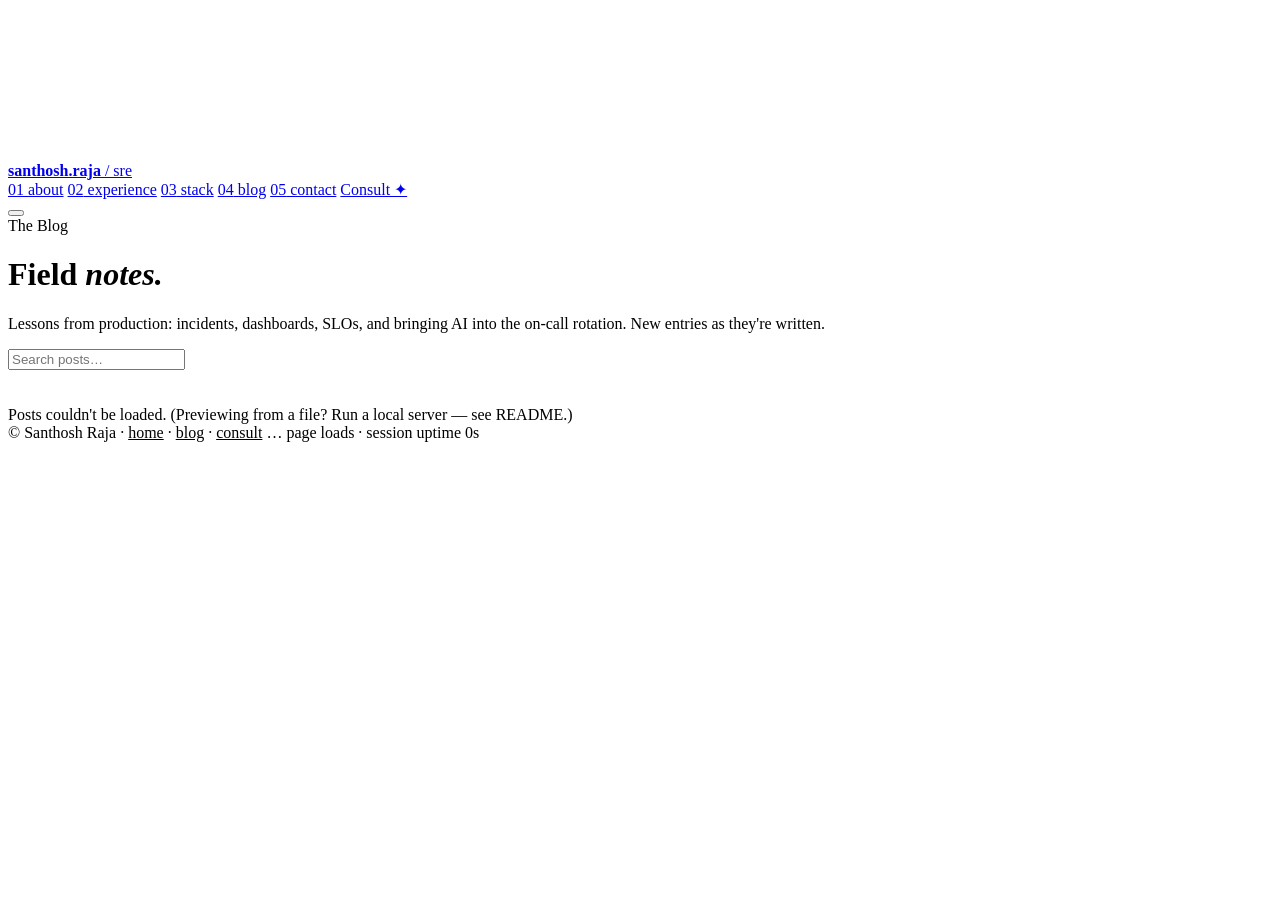
==== blog.html @ d0b8d22f "New deisgns" ====
<!DOCTYPE html>
<html lang="en">
<head>
<meta charset="UTF-8" />
<meta name="viewport" content="width=device-width, initial-scale=1.0" />
<title>Field Notes — Santhosh Raja</title>
<meta name="description" content="Notes on Site Reliability Engineering, observability, incidents and AI in operations by Santhosh Raja." />

<meta name="theme-color" content="#050505" />
<link rel="icon" href="data:image/svg+xml,<svg xmlns='http://www.w3.org/2000/svg' viewBox='0 0 32 32'><rect width='32' height='32' rx='7' fill='%23050505'/><circle cx='16' cy='16' r='6' fill='%23d4af37'/></svg>" />
<link rel="preconnect" href="https://fonts.googleapis.com" />
<link rel="preconnect" href="https://fonts.gstatic.com" crossorigin />
<link href="https://fonts.googleapis.com/css2?family=Cormorant+Garamond:ital,wght@0,400;0,500;0,600;1,400;1,500&family=Cinzel:wght@400;500;600&family=JetBrains+Mono:wght@400;500;700&family=Inter+Tight:wght@400;500;600;700&display=swap" rel="stylesheet" />
<link rel="stylesheet" href="assets/css/site.css" />

</head>
<body>
<canvas id="bg" aria-hidden="true"></canvas>
<div class="glow"></div>
<nav id="nav">
  <div class="wrap">
    <a href="index.html#top" class="brand"><span class="pulse"></span><b>santhosh.raja</b> / sre</a>
    <div class="navlinks">
      <a href="index.html#about"><span>01</span> about</a>
      <a href="index.html#experience"><span>02</span> experience</a>
      <a href="index.html#stack"><span>03</span> stack</a>
      <a href="blog.html" class="active"><span>04</span> blog</a>
      <a href="index.html#contact"><span>05</span> contact</a>
      <a href="consult.html" class="nav-cta">Consult ✦</a>
    </div>
    <button class="menu-btn" aria-label="Menu" aria-expanded="false"><i></i><i></i></button>
  </div>
</nav>

<header class="page-hero wrap">
  <div class="eyebrow r">The Blog</div>
  <h1 class="r">Field <em>notes.</em></h1>
  <p class="lede r">Lessons from production: incidents, dashboards, SLOs, and bringing AI into the on-call rotation. New entries as they're written.</p>
  <div class="toolbar r">
    <div class="field search"><input id="q" type="search" placeholder="Search posts…" aria-label="Search posts"></div>
  </div>
  <div class="tagbar r" id="tags" style="margin-top:16px"></div>
</header>
<section style="padding-top:20px">
  <div class="wrap"><div class="post-grid" id="list" style="margin-top:0"></div></div>
</section>
<footer>
  <div class="wrap">
    <span>© <span id="yr"></span> Santhosh Raja · <a href="index.html" style="color:var(--ok)">home</a> · <a href="blog.html" style="color:var(--ok)">blog</a> · <a href="consult.html" style="color:var(--ok)">consult</a></span>
    <span><span data-visits style="color:var(--ok)">…</span> page loads · session uptime <span id="uptime" style="color:var(--ok)">0s</span></span>
  </div>
</footer>
<script src="config.js"></script>
<script src="assets/js/site.js"></script>
<script>
(() => {
  let all = [], tag = null;
  const list = document.getElementById('list'), q = document.getElementById('q'), tags = document.getElementById('tags');
  function render(){
    const term = q.value.trim().toLowerCase();
    const shown = all.filter(p => (!tag || (p.tags||[]).includes(tag)) && (!term || (p.title + ' ' + (p.summary||'') + ' ' + (p.tags||[]).join(' ')).toLowerCase().includes(term)));
    list.innerHTML = shown.length ? shown.map(postCard).join('') : '<div class="empty">No posts match that yet.</div>';
    observeReveal(list);
  }
  fetch('posts/index.json', {cache:'no-store'}).then(r => r.json()).then(d => {
    all = d;
    const ts = [...new Set(d.flatMap(p => p.tags || []))].sort();
    tags.innerHTML = '<button class="on" data-t="">All</button>' + ts.map(t => `<button data-t="${esc(t)}">${esc(t)}</button>`).join('');
    tags.addEventListener('click', e => { const b = e.target.closest('button'); if (!b) return; tag = b.dataset.t || null; tags.querySelectorAll('button').forEach(x => x.classList.toggle('on', x === b)); render(); });
    render();
  }).catch(() => { list.innerHTML = '<div class="empty">Posts couldn\'t be loaded. (Previewing from a file? Run a local server — see README.)</div>'; });
  q.addEventListener('input', render);
})();
</script>
</body>
</html>
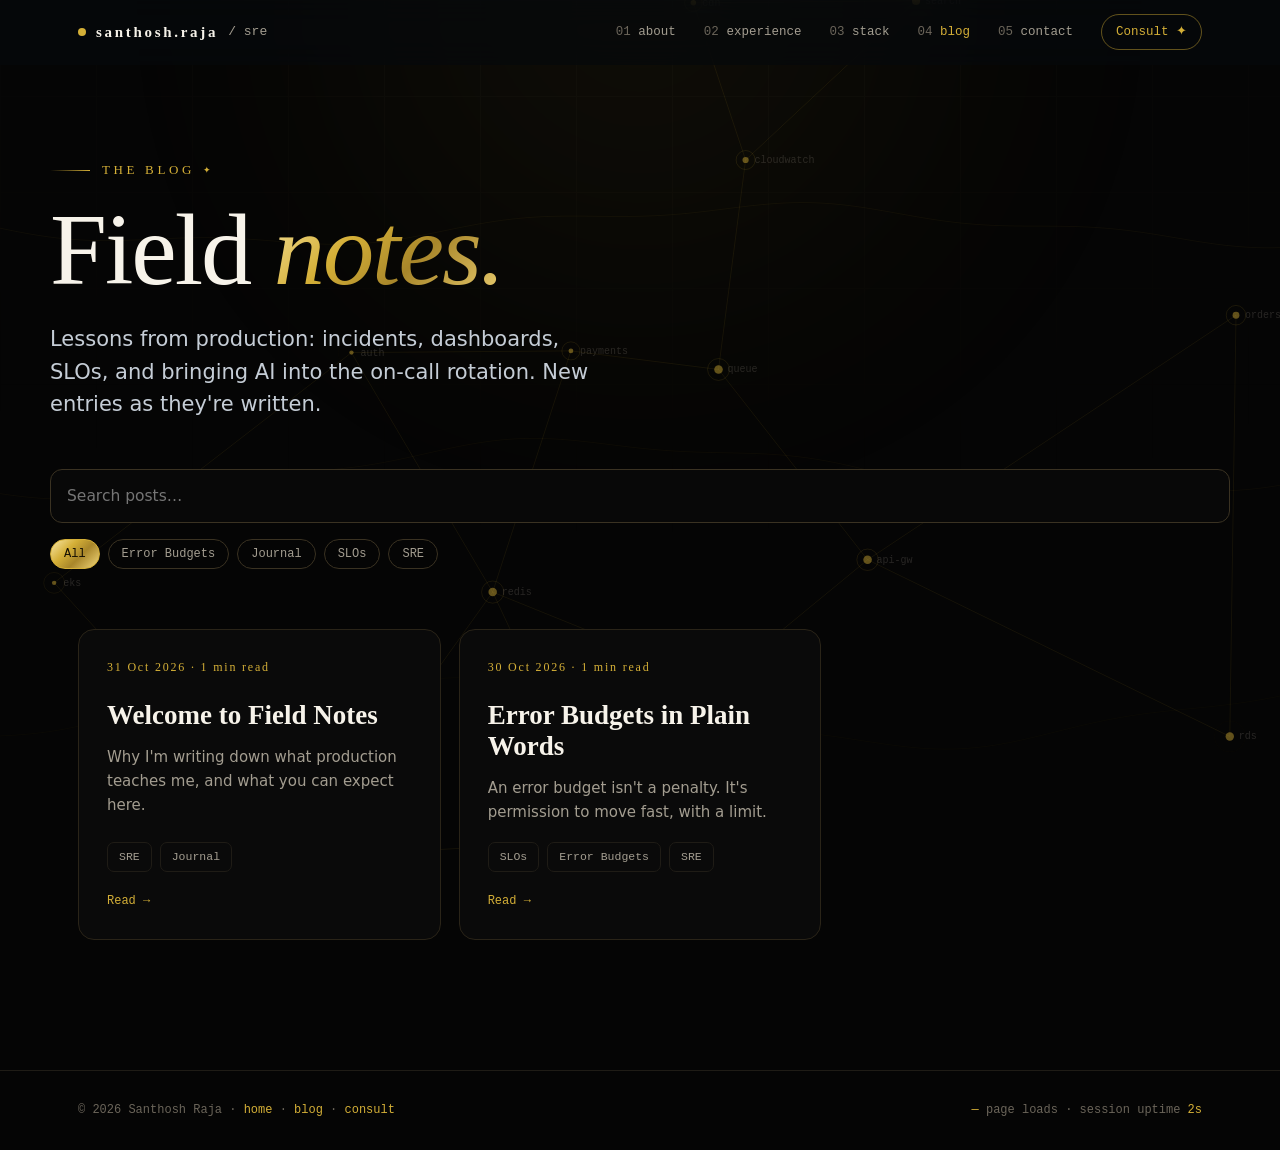
==== commit 56d69371: "Harden site security and remove unused template - Add a Content Security Policy to all pages and mov" ====
--- a/blog.html
+++ b/blog.html
@@ -2,6 +2,7 @@
 <html lang="en">
 <head>
 <meta charset="UTF-8" />
+<meta http-equiv="Content-Security-Policy" content="default-src 'none'; script-src 'self'; style-src 'self' 'unsafe-inline' https://fonts.googleapis.com; font-src https://fonts.gstatic.com; img-src 'self' data: https:; connect-src 'self' https://abacus.jasoncameron.dev https://formsubmit.co; base-uri 'none'; form-action 'self'" />
 <meta name="viewport" content="width=device-width, initial-scale=1.0" />
 <title>Field Notes — Santhosh Raja</title>
 <meta name="description" content="Notes on Site Reliability Engineering, observability, incidents and AI in operations by Santhosh Raja." />
@@ -52,25 +53,6 @@
 </footer>
 <script src="config.js"></script>
 <script src="assets/js/site.js"></script>
-<script>
-(() => {
-  let all = [], tag = null;
-  const list = document.getElementById('list'), q = document.getElementById('q'), tags = document.getElementById('tags');
-  function render(){
-    const term = q.value.trim().toLowerCase();
-    const shown = all.filter(p => (!tag || (p.tags||[]).includes(tag)) && (!term || (p.title + ' ' + (p.summary||'') + ' ' + (p.tags||[]).join(' ')).toLowerCase().includes(term)));
-    list.innerHTML = shown.length ? shown.map(postCard).join('') : '<div class="empty">No posts match that yet.</div>';
-    observeReveal(list);
-  }
-  fetch('posts/index.json', {cache:'no-store'}).then(r => r.json()).then(d => {
-    all = d;
-    const ts = [...new Set(d.flatMap(p => p.tags || []))].sort();
-    tags.innerHTML = '<button class="on" data-t="">All</button>' + ts.map(t => `<button data-t="${esc(t)}">${esc(t)}</button>`).join('');
-    tags.addEventListener('click', e => { const b = e.target.closest('button'); if (!b) return; tag = b.dataset.t || null; tags.querySelectorAll('button').forEach(x => x.classList.toggle('on', x === b)); render(); });
-    render();
-  }).catch(() => { list.innerHTML = '<div class="empty">Posts couldn\'t be loaded. (Previewing from a file? Run a local server — see README.)</div>'; });
-  q.addEventListener('input', render);
-})();
-</script>
+<script src="assets/js/blog.js"></script>
 </body>
 </html>
--- a/assets/css/site.css
+++ b/assets/css/site.css
@@ -0,0 +1,288 @@
+  :root{
+    --bg:#050505; --bg2:#0a0a0a; --panel:#0e0d0b; --line:#1f1c16; --line2:#3a3222;
+    --ink:#f7f3ea; --mute:#a39d90; --dim:#6b655a;
+    --ok:#d4af37; --ok-dim:rgba(212,175,55,.10);
+    --gold-grad:linear-gradient(135deg,#f9e7a7 0%,#d4af37 35%,#a8862a 60%,#f3d77a 100%);
+    --warn:#e9c46a; --crit:#b8862b; --info:#ffffff;
+    --serif:"Cormorant Garamond", Georgia, serif;
+    --royal:"Cinzel", Georgia, serif;
+    --sans:"Inter Tight", system-ui, sans-serif;
+    --mono:"JetBrains Mono", ui-monospace, monospace;
+  }
+  *{box-sizing:border-box;margin:0;padding:0}
+  html{scroll-behavior:smooth}
+  body{background:var(--bg);color:var(--ink);font-family:var(--sans);line-height:1.6;-webkit-font-smoothing:antialiased;overflow-x:hidden}
+  ::selection{background:var(--ok);color:#000}
+  a{color:inherit;text-decoration:none}
+
+  /* background grid + grain */
+  body::before{content:"";position:fixed;inset:0;pointer-events:none;z-index:0;
+    background-image:linear-gradient(var(--line) 1px,transparent 1px),linear-gradient(90deg,var(--line) 1px,transparent 1px);
+    background-size:96px 96px;opacity:.18;
+    mask-image:radial-gradient(ellipse 80% 60% at 50% 0%,#000 30%,transparent 100%)}
+  .glow{position:fixed;width:900px;height:900px;border-radius:50%;filter:blur(140px);opacity:.10;pointer-events:none;z-index:0;
+    background:radial-gradient(circle,var(--ok),transparent 60%);top:-450px;left:50%;transform:translateX(-50%)}
+
+  .wrap{max-width:1180px;margin:0 auto;padding:0 28px;position:relative;z-index:1}
+
+  /* nav */
+  nav{position:fixed;top:0;left:0;right:0;z-index:50;backdrop-filter:blur(14px);background:rgba(7,9,12,.7);border-bottom:1px solid transparent;transition:border-color .3s}
+  nav.scrolled{border-bottom-color:var(--line)}
+  nav .wrap{display:flex;align-items:center;justify-content:space-between;height:64px}
+  .brand{font-family:var(--mono);font-size:13px;display:flex;align-items:center;gap:10px;color:var(--mute)}
+  .brand b{color:var(--ink);font-family:var(--royal);font-size:15px;letter-spacing:.18em;font-weight:600}
+  .pulse{width:8px;height:8px;border-radius:50%;background:var(--ok);box-shadow:0 0 0 0 var(--ok);animation:pulse 2s infinite}
+  @keyframes pulse{0%{box-shadow:0 0 0 0 rgba(212,175,55,.6)}70%{box-shadow:0 0 0 10px rgba(212,175,55,0)}100%{box-shadow:0 0 0 0 rgba(212,175,55,0)}}
+  .navlinks{display:flex;gap:28px;font-family:var(--mono);font-size:12.5px;color:var(--mute)}
+  .navlinks a{transition:color .2s}.navlinks a:hover{color:var(--ok)}
+  .navlinks a span{color:var(--dim)}
+  @media(max-width:760px){.navlinks{display:none}}
+
+  /* hero */
+  .hero{min-height:100vh;display:flex;flex-direction:column;justify-content:center;padding:120px 28px 60px}
+  @media(max-width:540px){.wrap,.hero{padding-left:20px;padding-right:20px}.slo b{font-size:18px}}
+  .status-chip{display:inline-flex;align-items:center;gap:10px;font-family:var(--mono);font-size:12px;color:var(--ok);
+    border:1px solid rgba(212,175,55,.3);background:var(--ok-dim);padding:7px 14px;border-radius:999px;margin-bottom:34px;width:max-content}
+  h1{font-family:var(--serif);font-weight:500;font-size:clamp(56px,10vw,148px);line-height:.92;letter-spacing:-.02em}
+  h1 em{font-style:italic;background:var(--gold-grad);-webkit-background-clip:text;background-clip:text;color:transparent;padding-right:.08em}
+  .role{margin-top:28px;font-family:var(--mono);font-size:clamp(14px,1.6vw,17px);color:var(--mute);min-height:1.6em}
+  .role .caret{display:inline-block;width:9px;height:1.1em;background:var(--ok);vertical-align:-3px;margin-left:3px;animation:blink 1s steps(1) infinite}
+  @keyframes blink{50%{opacity:0}}
+  .hero-grid{display:grid;grid-template-columns:1.15fr .85fr;gap:56px;align-items:end;margin-top:56px}
+  @media(max-width:900px){.hero-grid{grid-template-columns:1fr}}
+  .lede{font-size:clamp(18px,1.8vw,21px);color:#c5cdd6;max-width:560px;line-height:1.55}
+  .lede strong{color:var(--ink);font-weight:600}
+  .cta{display:flex;gap:14px;margin-top:32px;flex-wrap:wrap}
+  .btn{font-family:var(--mono);font-size:13px;padding:13px 22px;border-radius:10px;border:1px solid var(--line2);transition:all .25s;display:inline-flex;gap:8px;align-items:center}
+  .btn.primary{background:var(--gold-grad);color:#120d02;border-color:#d4af37;font-weight:700}
+  .btn.primary:hover{box-shadow:0 0 30px rgba(212,175,55,.45);transform:translateY(-2px)}
+  .btn:not(.primary):hover{border-color:var(--ok);color:var(--ok)}
+
+  /* live panel */
+  .panel{background:linear-gradient(180deg,var(--panel),var(--bg2));border:1px solid var(--line);border-radius:16px;overflow:hidden;box-shadow:0 30px 80px -30px rgba(0,0,0,.8)}
+  .panel-head{display:flex;justify-content:space-between;align-items:center;padding:12px 16px;border-bottom:1px solid var(--line);font-family:var(--mono);font-size:11.5px;color:var(--mute)}
+  .dots{display:flex;gap:6px}.dots i{width:10px;height:10px;border-radius:50%;background:var(--line2)}
+  .dots i:nth-child(1){background:#5a4a24}.dots i:nth-child(2){background:#9c7d2e}.dots i:nth-child(3){background:#d4af37}
+  .slo{display:grid;grid-template-columns:repeat(3,1fr);border-bottom:1px solid var(--line)}
+  .slo div{padding:16px;border-right:1px solid var(--line)}.slo div:last-child{border-right:0}
+  .slo small{display:block;font-family:var(--mono);font-size:10.5px;color:var(--dim);text-transform:uppercase;letter-spacing:.08em}
+  .slo b{font-family:var(--mono);font-size:22px;font-weight:500;color:var(--ink)}
+  .slo b.g{color:var(--ok)}
+  canvas#graph{display:block;width:100%;height:150px}
+  .log{font-family:var(--mono);font-size:11.5px;padding:12px 16px;border-top:1px solid var(--line);height:96px;overflow:hidden;color:var(--mute)}
+  .log p{white-space:nowrap;overflow:hidden;text-overflow:ellipsis;animation:fadein .4s}
+  .log .t{color:var(--dim)}.log .ok{color:var(--ok)}.log .w{color:#f3d77a;font-weight:700}.log .i{color:var(--info)}
+  @keyframes fadein{from{opacity:0;transform:translateY(6px)}}
+
+  /* marquee */
+  .marquee{border-top:1px solid var(--line);border-bottom:1px solid var(--line);overflow:hidden;padding:22px 0;position:relative;z-index:1;background:var(--bg)}
+  .track{display:flex;gap:56px;width:max-content;animation:scroll 40s linear infinite;font-family:var(--royal);font-size:22px;letter-spacing:.2em;text-transform:uppercase;color:var(--mute)}
+  .track span{display:flex;align-items:center;gap:56px;white-space:nowrap}
+  .track span::after{content:"✦";color:var(--ok);font-size:18px}
+  @keyframes scroll{to{transform:translateX(-50%)}}
+
+  /* sections */
+  section{padding:130px 0;position:relative;z-index:1}
+  .eyebrow{font-family:var(--royal);font-size:13px;color:var(--ok);letter-spacing:.28em;text-transform:uppercase;display:flex;align-items:center;gap:12px;margin-bottom:22px}
+  .eyebrow::before{content:"";width:40px;height:1px;background:linear-gradient(90deg,transparent,var(--ok))}
+  .eyebrow::after{content:"✦";font-size:9px;margin-left:-4px}
+  h2{font-family:var(--serif);font-weight:500;font-size:clamp(40px,5.5vw,76px);line-height:1;letter-spacing:-.015em;max-width:900px}
+  h2 em{font-style:italic;background:var(--gold-grad);-webkit-background-clip:text;background-clip:text;color:transparent;padding-right:.06em}
+
+  /* about */
+  .about-grid{display:grid;grid-template-columns:1fr 1fr;gap:70px;margin-top:64px}
+  @media(max-width:860px){.about-grid{grid-template-columns:1fr;gap:40px}}
+  .about-grid p{font-size:18px;color:#c5cdd6;margin-bottom:20px}
+  .stats{display:grid;grid-template-columns:1fr 1fr;gap:1px;background:var(--line);border:1px solid var(--line);border-radius:16px;overflow:hidden}
+  .stat{background:var(--bg);padding:30px 26px;transition:background .3s}
+  .stat:hover{background:var(--panel)}
+  .stat b{font-family:var(--serif);font-size:62px;font-weight:400;line-height:1;display:block}
+  .stat b i{font-style:normal}
+  .stat b sup{font-size:28px;color:var(--ok)}
+  .stat b{background:var(--gold-grad);-webkit-background-clip:text;background-clip:text;color:transparent}
+  .stat span{font-family:var(--mono);font-size:12px;color:var(--mute);display:block;margin-top:10px}
+
+  /* experience */
+  .xp{margin-top:70px;display:flex;flex-direction:column;gap:22px}
+  .job{display:grid;grid-template-columns:240px 1fr;gap:40px;padding:38px;border:1px solid var(--line);border-radius:18px;background:linear-gradient(180deg,rgba(15,20,27,.7),rgba(7,9,12,.4));position:relative;overflow:hidden;transition:border-color .35s, transform .35s}
+  .job:hover{border-color:var(--line2);transform:translateY(-3px)}
+  .job::before{content:"";position:absolute;left:0;top:0;bottom:0;width:3px;background:var(--line2);transition:background .35s}
+  .job:hover::before{background:var(--ok)}
+  .job.current::before{background:var(--ok)}
+  @media(max-width:860px){.job{grid-template-columns:1fr;gap:18px;padding:28px}}
+  .when{font-family:var(--mono);font-size:12.5px;color:var(--mute)}
+  .when .tag{display:inline-block;margin-bottom:14px;font-size:10.5px;padding:4px 10px;border-radius:6px;border:1px solid var(--line2);color:var(--dim);text-transform:uppercase;letter-spacing:.08em}
+  .job.current .tag{color:var(--ok);border-color:rgba(212,175,55,.35);background:var(--ok-dim)}
+  .when .dur{display:block;color:var(--dim);margin-top:4px}
+  .job h3{font-family:var(--sans);font-size:24px;font-weight:600;letter-spacing:-.01em}
+  .job h4{font-family:var(--mono);font-size:13px;color:var(--ok);font-weight:400;margin:6px 0 18px}
+  .job .ctx{color:var(--mute);font-size:15px;margin-bottom:16px}
+  .job ul{list-style:none;display:grid;gap:10px}
+  .job li{padding-left:24px;position:relative;color:#c5cdd6;font-size:15.5px}
+  .job li::before{content:"→";position:absolute;left:0;color:var(--dim);font-family:var(--mono)}
+  .chips{display:flex;flex-wrap:wrap;gap:8px;margin-top:22px}
+  .chip{font-family:var(--mono);font-size:11.5px;padding:5px 11px;border-radius:7px;background:var(--bg2);border:1px solid var(--line);color:var(--mute)}
+
+  /* stack */
+  .stack-grid{display:grid;grid-template-columns:repeat(4,1fr);gap:18px;margin-top:64px}
+  @media(max-width:960px){.stack-grid{grid-template-columns:repeat(2,1fr)}}
+  @media(max-width:540px){.stack-grid{grid-template-columns:1fr}}
+  .card{border:1px solid var(--line);border-radius:16px;padding:28px;background:var(--bg2);position:relative;overflow:hidden;transition:border-color .3s}
+  .card::after{content:"";position:absolute;inset:0;background:radial-gradient(400px circle at var(--mx,50%) var(--my,50%),rgba(212,175,55,.09),transparent 40%);opacity:0;transition:opacity .3s;pointer-events:none}
+  .card:hover{border-color:var(--line2)}.card:hover::after{opacity:1}
+  .card .ic{font-family:var(--royal);letter-spacing:.15em;font-size:12px;color:var(--ok);margin-bottom:28px;display:block}
+  .card h3{font-size:19px;font-weight:600;margin-bottom:16px}
+  .card ul{list-style:none;font-family:var(--mono);font-size:13px;color:var(--mute);display:grid;gap:7px}
+
+  /* pillars */
+  .pillars{display:grid;grid-template-columns:repeat(3,1fr);gap:0;margin-top:64px;border-top:1px solid var(--line)}
+  @media(max-width:860px){.pillars{grid-template-columns:1fr}}
+  .pillar{padding:36px 32px 36px 0;border-bottom:1px solid var(--line)}
+  .pillar + .pillar{padding-left:32px;border-left:1px solid var(--line)}
+  @media(max-width:860px){.pillar + .pillar{padding-left:0;border-left:0}}
+  .pillar .n{font-family:var(--mono);font-size:12px;color:var(--dim)}
+  .pillar h3{font-family:var(--serif);font-weight:500;font-size:32px;margin:14px 0 12px}
+  .pillar p{color:var(--mute);font-size:15.5px}
+
+  /* certs & edu */
+  .two{display:grid;grid-template-columns:1fr 1fr;gap:22px;margin-top:64px}
+  @media(max-width:860px){.two{grid-template-columns:1fr}}
+  .list-panel{border:1px solid var(--line);border-radius:18px;padding:34px;background:var(--bg2)}
+  .list-panel h3{font-family:var(--royal);font-size:13px;letter-spacing:.22em;color:var(--mute);text-transform:uppercase;letter-spacing:.1em;margin-bottom:24px;font-weight:400}
+  .cert{display:flex;justify-content:space-between;gap:16px;padding:16px 0;border-bottom:1px dashed var(--line2);font-size:16px}
+  .cert:last-child{border-bottom:0}
+  .cert span{font-family:var(--mono);font-size:11px;color:var(--ok);white-space:nowrap;align-self:center}
+  .edu b{font-family:var(--serif);font-size:36px;font-weight:500;display:block;line-height:1.1}
+  .edu p{color:var(--mute);margin-top:12px}
+  .edu .yr{font-family:var(--mono);font-size:13px;color:var(--ok);margin-top:20px;display:block}
+  .edu .note{margin-top:26px;padding-top:22px;border-top:1px dashed var(--line2);color:#c5cdd6;font-size:15px}
+
+  /* contact */
+  .contact{text-align:center;padding:160px 0 120px}
+  .contact h2{margin:0 auto;font-size:clamp(48px,8vw,120px)}
+  .contact p{color:var(--mute);margin:26px auto 0;max-width:520px;font-size:18px}
+  .mail{display:inline-block;margin-top:44px;font-family:var(--mono);font-size:clamp(15px,2.2vw,24px);padding-bottom:6px;border-bottom:1px solid var(--line2);transition:all .3s;word-break:break-all}
+  .mail:hover{color:var(--ok);border-color:var(--ok)}
+  .socials{display:flex;justify-content:center;gap:14px;margin-top:40px;flex-wrap:wrap}
+  footer{border-top:1px solid var(--line);padding:30px 0;font-family:var(--mono);font-size:12px;color:var(--dim);position:relative;z-index:1}
+  footer .wrap{display:flex;justify-content:space-between;gap:20px;flex-wrap:wrap}
+
+  /* royal touches */
+  .panel,.job,.card,.list-panel,.stats{border-color:#2a2418}
+  .panel{box-shadow:0 0 0 1px rgba(212,175,55,.08),0 40px 90px -30px rgba(0,0,0,.9),0 0 60px -20px rgba(212,175,55,.18)}
+  .job:hover,.card:hover{border-color:rgba(212,175,55,.45)}
+  .job::before{background:linear-gradient(180deg,transparent,#3a3222,transparent)}
+  .job:hover::before,.job.current::before{background:linear-gradient(180deg,transparent,#d4af37,transparent)}
+  .job h3{font-family:var(--serif);font-size:30px;font-weight:600;letter-spacing:0}
+  .card h3{font-family:var(--serif);font-size:24px;font-weight:600}
+  .mail{font-family:var(--serif);font-style:italic;font-size:clamp(22px,3vw,36px)}
+  .contact h2 em{background:var(--gold-grad)!important;-webkit-background-clip:text!important;background-clip:text!important;color:transparent!important}
+  .ornament{display:flex;align-items:center;justify-content:center;gap:16px;color:var(--ok);margin:0 auto;max-width:420px}
+  .ornament::before,.ornament::after{content:"";flex:1;height:1px;background:linear-gradient(90deg,transparent,#d4af37,transparent)}
+  #bg{position:fixed;inset:0;width:100%;height:100%;z-index:0;pointer-events:none}
+  .marquee{background:rgba(5,5,5,.85)}
+
+  /* reveal */
+  .r{opacity:0;transform:translateY(28px);transition:opacity .9s cubic-bezier(.2,.7,.2,1),transform .9s cubic-bezier(.2,.7,.2,1)}
+  .r.in{opacity:1;transform:none}
+  @media (prefers-reduced-motion: reduce){*{animation:none!important;transition:none!important}.r{opacity:1;transform:none}}
+
+  /* ---------- shared additions: nav, counter, blog, consult ---------- */
+  .navlinks{align-items:center}
+  .nav-cta{color:var(--ok)!important;border:1px solid rgba(212,175,55,.45);padding:7px 14px;border-radius:999px}
+  .nav-cta:hover{background:var(--ok-dim)}
+  .navlinks a.active{color:var(--ok)}
+  .menu-btn{display:none;background:none;border:1px solid var(--line2);border-radius:10px;width:42px;height:38px;cursor:pointer;flex-direction:column;justify-content:center;align-items:center;gap:6px}
+  .menu-btn i{display:block;width:18px;height:1.5px;background:var(--ok);transition:transform .3s}
+  nav.open .menu-btn i:first-child{transform:translateY(3.75px) rotate(45deg)}
+  nav.open .menu-btn i:last-child{transform:translateY(-3.75px) rotate(-45deg)}
+  @media(max-width:760px){
+    .menu-btn{display:flex}
+    .navlinks{display:flex;position:absolute;top:64px;left:0;right:0;flex-direction:column;align-items:flex-start;gap:0;background:#050505;border-bottom:1px solid var(--line);padding:6px 20px 18px;box-shadow:0 30px 60px rgba(0,0,0,.8);
+      clip-path:inset(0 0 100% 0);transition:clip-path .35s ease;pointer-events:none}
+    .navlinks a{padding:12px 0;width:100%;border-bottom:1px solid var(--line);font-size:14px}
+    .navlinks a.nav-cta{border:1px solid rgba(212,175,55,.45);margin-top:14px;width:auto;padding:10px 18px}
+    nav.open .navlinks{clip-path:inset(0 0 0 0);pointer-events:auto}
+  }
+  .chip-sep{width:1px;height:12px;background:rgba(212,175,55,.4)}
+  @media(max-width:540px){.status-chip{flex-wrap:wrap;width:auto;border-radius:14px}.chip-sep{display:none}.visits-inline{width:100%;padding-left:18px}}
+  .muted{color:var(--mute)}
+
+  .section-head{display:flex;justify-content:space-between;align-items:flex-end;gap:24px;flex-wrap:wrap}
+  .post-grid{display:grid;grid-template-columns:repeat(3,1fr);gap:18px;margin-top:56px}
+  @media(max-width:960px){.post-grid{grid-template-columns:1fr 1fr}}
+  @media(max-width:620px){.post-grid{grid-template-columns:1fr}}
+  .post-card{display:flex;flex-direction:column;min-height:300px}
+  .post-card .ic{margin-bottom:22px}
+  .post-card h3{font-size:27px;line-height:1.15;margin-bottom:14px}
+  .post-card p{color:var(--mute);font-size:15px;flex:1}
+  .post-card .chips{margin-top:18px}
+  .post-card .more{font-family:var(--mono);font-size:12px;color:var(--ok);margin-top:20px;transition:transform .3s;display:inline-block}
+  .post-card:hover .more{transform:translateX(6px)}
+
+  .consult-band{padding:40px 0 0}
+  .band{display:flex;justify-content:space-between;align-items:center;gap:40px;flex-wrap:wrap;padding:56px;border-radius:22px;
+    border:1px solid rgba(212,175,55,.35);background:radial-gradient(600px 300px at 0% 0%,rgba(212,175,55,.12),transparent 60%),linear-gradient(180deg,#0e0d0b,#070707);
+    box-shadow:0 0 80px -30px rgba(212,175,55,.35)}
+  .band h2{font-size:clamp(36px,4.5vw,60px)}
+  .band p{color:var(--mute);max-width:560px;margin-top:16px;font-size:17px}
+  @media(max-width:620px){.band{padding:32px}}
+
+  /* sub-page hero */
+  .page-hero{padding:160px 0 40px}
+  .page-hero h1{font-size:clamp(52px,8vw,112px)}
+  .page-hero .lede{margin-top:26px}
+
+  /* forms */
+  .form-grid{display:grid;grid-template-columns:1fr 1fr;gap:18px}
+  @media(max-width:700px){.form-grid{grid-template-columns:1fr}}
+  .field{display:flex;flex-direction:column;gap:8px}
+  .field.full{grid-column:1/-1}
+  .field label{font-family:var(--royal);font-size:11.5px;letter-spacing:.2em;text-transform:uppercase;color:var(--mute)}
+  .field label i{color:var(--ok);font-style:normal}
+  .field input,.field select,.field textarea{font:inherit;font-size:15.5px;color:var(--ink);background:#080808;border:1px solid var(--line2);border-radius:12px;padding:14px 16px;outline:none;transition:border-color .25s, box-shadow .25s;width:100%}
+  .field textarea{min-height:170px;resize:vertical;line-height:1.6}
+  .field select{appearance:none;background-image:linear-gradient(45deg,transparent 50%,#d4af37 50%),linear-gradient(135deg,#d4af37 50%,transparent 50%);background-position:calc(100% - 20px) 50%,calc(100% - 15px) 50%;background-size:5px 5px;background-repeat:no-repeat}
+  .field input:focus,.field select:focus,.field textarea:focus{border-color:#d4af37;box-shadow:0 0 0 4px rgba(212,175,55,.12)}
+  .field small{color:var(--dim);font-size:12.5px}
+  .pills{display:flex;flex-wrap:wrap;gap:10px}
+  .pills input{position:absolute;opacity:0;pointer-events:none}
+  .pills label{font-family:var(--mono);font-size:12.5px;letter-spacing:0;text-transform:none;color:var(--mute);border:1px solid var(--line2);padding:9px 15px;border-radius:999px;cursor:pointer;transition:all .2s}
+  .pills input:checked + label{color:#120d02;background:var(--gold-grad);border-color:#d4af37}
+  .pills input:focus-visible + label{box-shadow:0 0 0 3px rgba(212,175,55,.35)}
+  button.btn{cursor:pointer;font-family:var(--mono);background:none;color:var(--ink)}
+  button.btn.primary{color:#120d02}
+  button.btn:disabled{opacity:.6;cursor:wait}
+  .form-status{margin-top:18px;font-family:var(--mono);font-size:13px;min-height:1.4em}
+  .form-status.ok{color:var(--ok)}.form-status.err{color:#ff8b7b}
+
+  /* article */
+  .article{max-width:760px;margin:0 auto}
+  .article-meta{font-family:var(--mono);font-size:12.5px;color:var(--mute);display:flex;flex-wrap:wrap;gap:10px 18px;align-items:center;margin-top:26px}
+  .article-meta .dot{width:4px;height:4px;border-radius:50%;background:var(--ok)}
+  .prose{font-size:18.5px;line-height:1.8;color:#d9d4c8;margin-top:56px}
+  .prose > * + *{margin-top:1.15em}
+  .prose h2{font-size:clamp(32px,4vw,44px);margin-top:1.8em;max-width:none;color:var(--ink)}
+  .prose h3{font-family:var(--serif);font-weight:600;font-size:28px;margin-top:1.6em;color:var(--ink)}
+  .prose a{color:var(--ok);border-bottom:1px solid rgba(212,175,55,.4)}
+  .prose strong{color:var(--ink)}
+  .prose ul,.prose ol{padding-left:1.3em}
+  .prose li + li{margin-top:.45em}
+  .prose li::marker{color:var(--ok)}
+  .prose blockquote{border-left:2px solid #d4af37;padding:6px 0 6px 24px;font-family:var(--serif);font-style:italic;font-size:26px;line-height:1.45;color:var(--ink)}
+  .prose code{font-family:var(--mono);font-size:.82em;background:#12100c;border:1px solid var(--line2);padding:2px 7px;border-radius:6px;color:#f3d77a}
+  .prose pre{background:#0a0907;border:1px solid var(--line2);border-radius:14px;padding:22px;overflow:auto;font-size:14px;line-height:1.65}
+  .prose pre code{background:none;border:0;padding:0;color:#e9e3d3}
+  .prose img{max-width:100%;border-radius:14px;border:1px solid var(--line2)}
+  .prose table{width:100%;border-collapse:collapse;font-size:15.5px}
+  .prose th,.prose td{border-bottom:1px solid var(--line2);padding:10px 12px;text-align:left}
+  .prose th{font-family:var(--royal);font-size:12px;letter-spacing:.15em;color:var(--ok);font-weight:500}
+  .prose hr{border:0;height:1px;background:linear-gradient(90deg,transparent,#d4af37,transparent);margin:2.5em 0}
+  .article-foot{margin-top:70px;padding-top:36px;border-top:1px solid var(--line);display:flex;justify-content:space-between;gap:16px;flex-wrap:wrap}
+
+  .toolbar{display:flex;gap:12px;flex-wrap:wrap;align-items:center;margin-top:48px}
+  .search{flex:1;min-width:220px}
+  .tagbar{display:flex;flex-wrap:wrap;gap:8px}
+  .tagbar button{font-family:var(--mono);font-size:12px;color:var(--mute);background:none;border:1px solid var(--line2);padding:7px 13px;border-radius:999px;cursor:pointer}
+  .tagbar button.on{color:#120d02;background:var(--gold-grad);border-color:#d4af37}
+  .empty{border:1px dashed var(--line2);border-radius:18px;padding:60px;text-align:center;color:var(--mute);grid-column:1/-1}
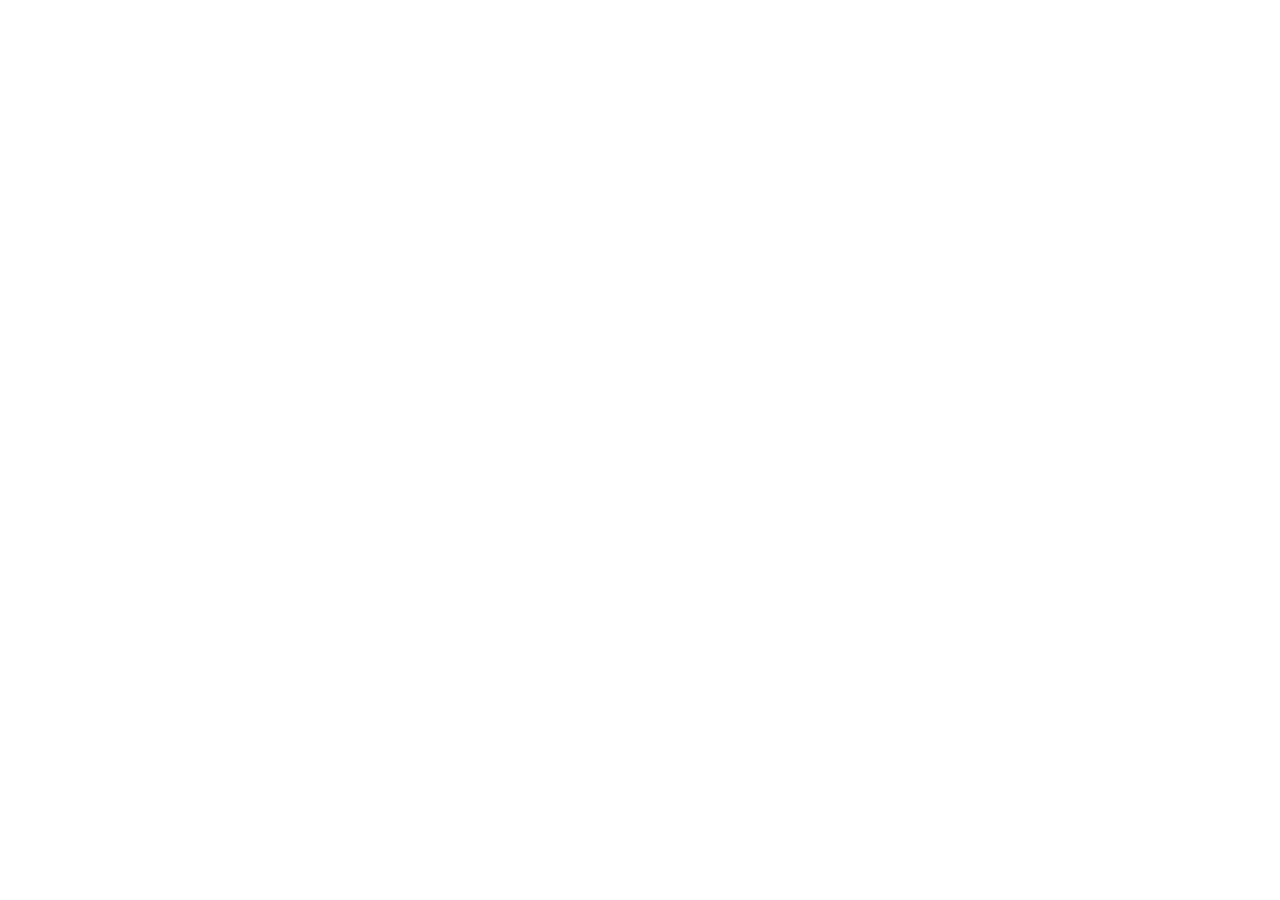
==== commit c5f1b69e: "Redirect plain-HTTP visits to HTTPS GitHub Pages only enforces HTTPS through a repository setting, s" ====
--- a/blog.html
+++ b/blog.html
@@ -3,6 +3,7 @@
 <head>
 <meta charset="UTF-8" />
 <meta http-equiv="Content-Security-Policy" content="default-src 'none'; script-src 'self'; style-src 'self' 'unsafe-inline' https://fonts.googleapis.com; font-src https://fonts.gstatic.com; img-src 'self' data: https:; connect-src 'self' https://abacus.jasoncameron.dev https://formsubmit.co; base-uri 'none'; form-action 'self'" />
+<script src="assets/js/https.js"></script>
 <meta name="viewport" content="width=device-width, initial-scale=1.0" />
 <title>Field Notes — Santhosh Raja</title>
 <meta name="description" content="Notes on Site Reliability Engineering, observability, incidents and AI in operations by Santhosh Raja." />
